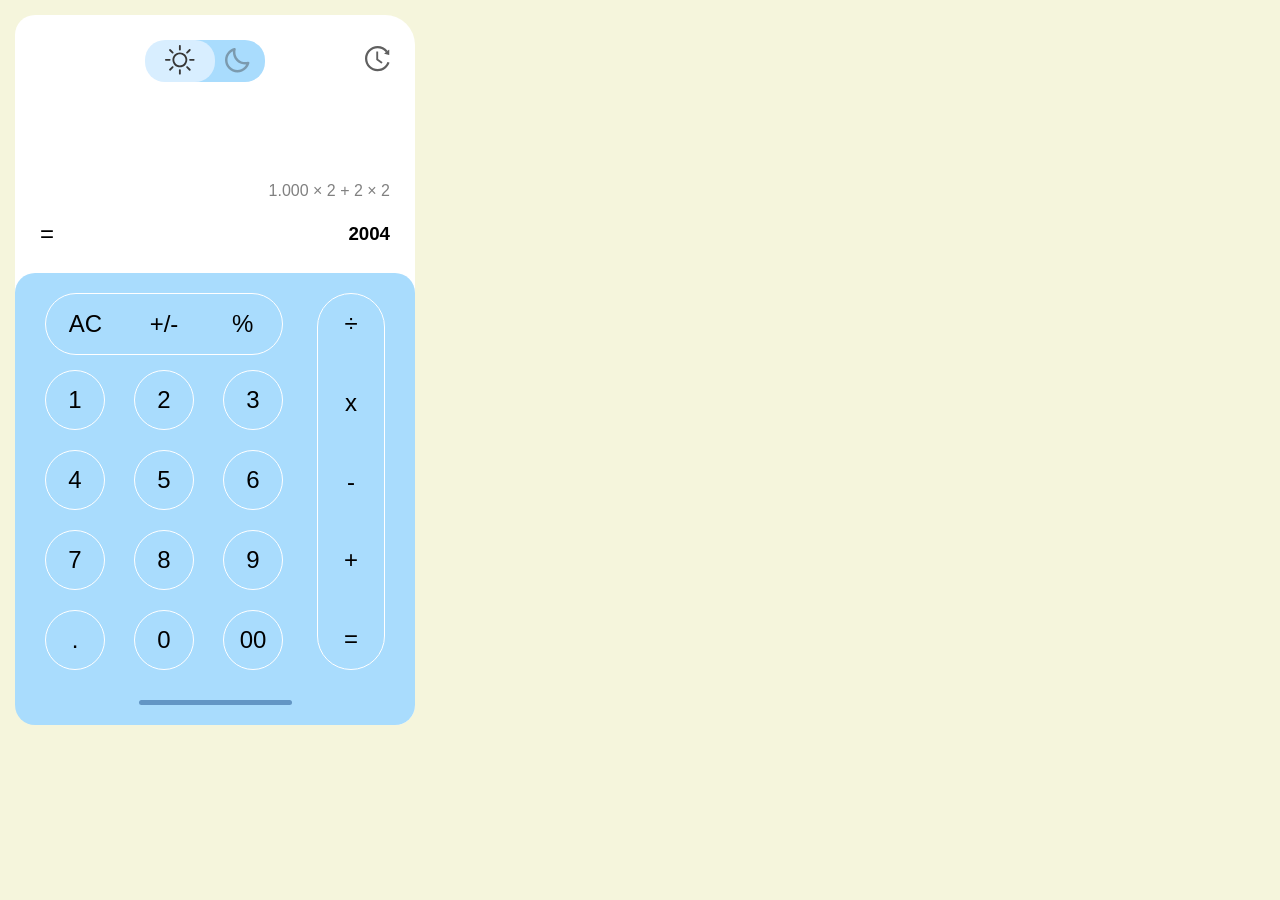
==== light-calc/light.html @ 48127330 "add-dark-mode" ====
<!DOCTYPE html>
<html lang="en">
    <head>
        <meta charset="UTF-8">
        <meta name="viewport" content="width=device-width, initial-scale=1.0">
        <title>Calculator light mode</title>
        <link rel="stylesheet" href="./light.css">
    </head>
    <body>
        <main class="calcs-body">
            <article class="calcs">
                <section class="light-side-top">
                    <div class="calc-header">
                        <div class="empty-div"></div>
                        <div class="light-dark">
                            <div class="light-mode">
                                <a href="./light.html">
                                <svg class="light" width="30" height="30" viewBox="0 0 30 30" fill="none" xmlns="http://www.w3.org/2000/svg">
                                    <g clip-path="url(#clip0_2_59)">
                                    <path d="M14.8687 20.4445C13.39 20.4445 11.9717 19.8571 10.9261 18.8114C9.88041 17.7658 9.29297 16.3475 9.29297 14.8687C9.29297 13.39 9.88041 11.9717 10.9261 10.9261C11.9717 9.88041 13.39 9.29297 14.8687 9.29297C16.3475 9.29297 17.7658 9.88041 18.8114 10.9261C19.8571 11.9717 20.4445 13.39 20.4445 14.8687C20.4445 16.3475 19.8571 17.7658 18.8114 18.8114C17.7658 19.8571 16.3475 20.4445 14.8687 20.4445ZM14.8687 22.3031C16.8405 22.3031 18.7314 21.5199 20.1256 20.1256C21.5199 18.7314 22.3031 16.8405 22.3031 14.8687C22.3031 12.897 21.5199 11.0061 20.1256 9.61185C18.7314 8.21764 16.8405 7.43437 14.8687 7.43437C12.897 7.43437 11.0061 8.21764 9.61185 9.61185C8.21764 11.0061 7.43437 12.897 7.43437 14.8687C7.43437 16.8405 8.21764 18.7314 9.61185 20.1256C11.0061 21.5199 12.897 22.3031 14.8687 22.3031ZM14.8687 0C15.1152 0 15.3516 0.0979078 15.5259 0.272185C15.7001 0.446462 15.798 0.682832 15.798 0.929297V4.64648C15.798 4.89295 15.7001 5.12932 15.5259 5.3036C15.3516 5.47787 15.1152 5.57578 14.8687 5.57578C14.6223 5.57578 14.3859 5.47787 14.2116 5.3036C14.0374 5.12932 13.9395 4.89295 13.9395 4.64648V0.929297C13.9395 0.682832 14.0374 0.446462 14.2116 0.272185C14.3859 0.0979078 14.6223 0 14.8687 0V0ZM14.8687 24.1617C15.1152 24.1617 15.3516 24.2596 15.5259 24.4339C15.7001 24.6082 15.798 24.8445 15.798 25.091V28.8082C15.798 29.0547 15.7001 29.291 15.5259 29.4653C15.3516 29.6396 15.1152 29.7375 14.8687 29.7375C14.6223 29.7375 14.3859 29.6396 14.2116 29.4653C14.0374 29.291 13.9395 29.0547 13.9395 28.8082V25.091C13.9395 24.8445 14.0374 24.6082 14.2116 24.4339C14.3859 24.2596 14.6223 24.1617 14.8687 24.1617ZM29.7375 14.8687C29.7375 15.1152 29.6396 15.3516 29.4653 15.5259C29.291 15.7001 29.0547 15.798 28.8082 15.798H25.091C24.8445 15.798 24.6082 15.7001 24.4339 15.5259C24.2596 15.3516 24.1617 15.1152 24.1617 14.8687C24.1617 14.6223 24.2596 14.3859 24.4339 14.2116C24.6082 14.0374 24.8445 13.9395 25.091 13.9395H28.8082C29.0547 13.9395 29.291 14.0374 29.4653 14.2116C29.6396 14.3859 29.7375 14.6223 29.7375 14.8687ZM5.57578 14.8687C5.57578 15.1152 5.47787 15.3516 5.3036 15.5259C5.12932 15.7001 4.89295 15.798 4.64648 15.798H0.929297C0.682832 15.798 0.446462 15.7001 0.272185 15.5259C0.0979078 15.3516 0 15.1152 0 14.8687C0 14.6223 0.0979078 14.3859 0.272185 14.2116C0.446462 14.0374 0.682832 13.9395 0.929297 13.9395H4.64648C4.89295 13.9395 5.12932 14.0374 5.3036 14.2116C5.47787 14.3859 5.57578 14.6223 5.57578 14.8687ZM25.3828 4.35468C25.557 4.52895 25.6549 4.76528 25.6549 5.0117C25.6549 5.25811 25.557 5.49444 25.3828 5.66871L22.7548 8.29862C22.6684 8.3849 22.5658 8.45332 22.453 8.49997C22.3401 8.54661 22.2192 8.57058 22.0971 8.57049C21.8505 8.57032 21.6141 8.47219 21.4398 8.29769C21.3535 8.21129 21.2851 8.10874 21.2385 7.9959C21.1918 7.88305 21.1679 7.76213 21.1679 7.64002C21.1681 7.39342 21.2662 7.15699 21.4407 6.98274L24.0688 4.35468C24.2431 4.18047 24.4794 4.0826 24.7258 4.0826C24.9722 4.0826 25.2085 4.18047 25.3828 4.35468ZM8.29676 21.4407C8.47098 21.615 8.56885 21.8513 8.56885 22.0977C8.56885 22.3442 8.47098 22.5805 8.29676 22.7548L5.66871 25.3828C5.49344 25.5521 5.2587 25.6458 5.01504 25.6436C4.77138 25.6415 4.5383 25.5438 4.36601 25.3715C4.19371 25.1992 4.09597 24.9661 4.09386 24.7225C4.09174 24.4788 4.18541 24.2441 4.35468 24.0688L6.98274 21.4407C7.15701 21.2665 7.39333 21.1687 7.63975 21.1687C7.88617 21.1687 8.12249 21.2665 8.29676 21.4407ZM25.3828 25.3828C25.2085 25.557 24.9722 25.6549 24.7258 25.6549C24.4794 25.6549 24.2431 25.557 24.0688 25.3828L21.4407 22.7548C21.2715 22.5795 21.1778 22.3448 21.1799 22.1011C21.182 21.8574 21.2798 21.6244 21.4521 21.4521C21.6244 21.2798 21.8574 21.182 22.1011 21.1799C22.3448 21.1778 22.5795 21.2715 22.7548 21.4407L25.3828 24.0688C25.557 24.2431 25.6549 24.4794 25.6549 24.7258C25.6549 24.9722 25.557 25.2085 25.3828 25.3828ZM8.29676 8.29862C8.12249 8.47284 7.88617 8.57071 7.63975 8.57071C7.39333 8.57071 7.15701 8.47284 6.98274 8.29862L4.35468 5.66871C4.26593 5.58299 4.19513 5.48044 4.14643 5.36706C4.09772 5.25369 4.07209 5.13174 4.07102 5.00835C4.06994 4.88496 4.09346 4.76259 4.14018 4.64839C4.18691 4.53418 4.25591 4.43042 4.34317 4.34317C4.43042 4.25591 4.53418 4.18691 4.64839 4.14018C4.76259 4.09346 4.88496 4.06994 5.00835 4.07102C5.13174 4.07209 5.25369 4.09772 5.36706 4.14643C5.48044 4.19513 5.58299 4.26593 5.66871 4.35468L8.29676 6.98274C8.3833 7.06906 8.45197 7.17161 8.49881 7.28451C8.54566 7.39741 8.56978 7.51844 8.56978 7.64068C8.56978 7.76291 8.54566 7.88395 8.49881 7.99685C8.45197 8.10975 8.3833 8.2123 8.29676 8.29862Z" fill="#373737"/>
                                    </g>
                                    <defs>
                                    <clipPath id="clip0_2_59">
                                    <rect width="29.7375" height="29.7375" fill="white"/>
                                    </clipPath>
                                    </defs>
                                </svg>
                                </a>
                            </div>
                            <div class="dark-mode">
                                <a href="../dark-calc/dark.html">
                                    <svg width="25" height="25" viewBox="0 0 25 25" fill="none" xmlns="http://www.w3.org/2000/svg">
                                    <path d="M22.8291 13.6855C21.9894 13.9085 21.1243 14.0213 20.2556 14.0212C17.6102 14.0212 15.1259 12.9928 13.2598 11.1268C12.0345 9.89436 11.1535 8.36228 10.7048 6.68326C10.2561 5.00425 10.2552 3.23695 10.7024 1.55752C10.7582 1.34754 10.7579 1.12656 10.7014 0.916762C10.6449 0.706962 10.5342 0.515712 10.3804 0.362198C10.2266 0.208683 10.0352 0.0983018 9.82531 0.0421267C9.61541 -0.0140484 9.39444 -0.0140421 9.18455 0.0421447C7.08206 0.602428 5.16387 1.70574 3.6224 3.2414C-1.20747 8.07127 -1.20747 15.9331 3.6224 20.7655C4.77043 21.9199 6.136 22.8352 7.64011 23.4583C9.14421 24.0815 10.757 24.4002 12.385 24.3959C14.0127 24.4005 15.6251 24.0821 17.1288 23.4591C18.6325 22.8361 19.9977 21.921 21.1452 20.7667C22.682 19.2249 23.7859 17.3057 24.3457 15.2021C24.4013 14.9922 24.4009 14.7714 24.3444 14.5617C24.2879 14.3521 24.1774 14.1609 24.0238 14.0074C23.8703 13.8538 23.6791 13.7433 23.4695 13.6868C23.2598 13.6303 23.039 13.6298 22.8291 13.6855ZM19.3944 19.0147C18.4762 19.9379 17.3841 20.6698 16.1811 21.1682C14.9782 21.6665 13.6884 21.9213 12.3863 21.9178C11.0838 21.921 9.79354 21.666 8.5902 21.1675C7.38686 20.669 6.29429 19.9368 5.37567 19.0134C1.51228 15.1488 1.51228 8.85931 5.37567 4.99468C6.12221 4.24897 6.98409 3.6285 7.92814 3.15715C7.78996 4.94023 8.03836 6.73213 8.65637 8.41039C9.27438 10.0886 10.2474 11.6137 11.509 12.8813C12.7739 14.1469 14.2985 15.1226 15.9774 15.7411C17.6564 16.3596 19.4496 16.606 21.2332 16.4634C20.7593 17.4059 20.1386 18.267 19.3944 19.0147Z" fill="#373737" fill-opacity="0.4"/>
                                </svg>
                                </a>
                            </div>     
                        </div>
                        <div class="history">
                            <a href="">
                                <svg width="25" height="26" viewBox="0 0 25 26" fill="none" xmlns="http://www.w3.org/2000/svg">
                                        <path d="M12.9235 5.59571H11.5143C11.3854 5.59571 11.2799 5.70118 11.2799 5.83008V13.8955C11.2799 13.9717 11.3151 14.042 11.3766 14.0859L16.2194 17.6221C16.3249 17.6982 16.4714 17.6777 16.5475 17.5723L17.3854 16.4297C17.4645 16.3213 17.4411 16.1748 17.3356 16.1016L13.1579 13.0811V5.83008C13.1579 5.70118 13.0524 5.59571 12.9235 5.59571ZM19.363 7.79883L23.9567 8.9209C24.1032 8.95606 24.2467 8.84473 24.2467 8.69532L24.2702 3.96387C24.2702 3.76758 24.0446 3.65625 23.8923 3.7793L19.2751 7.38575C19.2402 7.41274 19.2136 7.44904 19.1984 7.49046C19.1832 7.53188 19.18 7.57675 19.1892 7.6199C19.1984 7.66306 19.2196 7.70274 19.2503 7.73439C19.2811 7.76605 19.3201 7.78838 19.363 7.79883ZM24.276 16.6201L22.6149 16.0488C22.557 16.029 22.4936 16.0326 22.4383 16.0589C22.383 16.0851 22.3402 16.132 22.319 16.1895C22.2633 16.3389 22.2048 16.4854 22.1432 16.6318C21.6217 17.8652 20.8747 18.9756 19.9196 19.9277C18.9751 20.8751 17.8558 21.6303 16.6237 22.1514C15.3473 22.691 13.9753 22.968 12.5895 22.9658C11.1891 22.9658 9.83268 22.6934 8.55534 22.1514C7.32323 21.6303 6.20391 20.8751 5.25944 19.9277C4.30729 18.9756 3.56022 17.8652 3.03581 16.6318C2.49914 15.3547 2.22418 13.9829 2.22721 12.5977C2.22721 11.1973 2.49967 9.8379 3.04167 8.56055C3.56315 7.32715 4.31022 6.2168 5.2653 5.26465C6.20977 4.31725 7.32909 3.56208 8.5612 3.04102C9.83268 2.49903 11.1921 2.22657 12.5924 2.22657C13.9928 2.22657 15.3493 2.49903 16.6266 3.04102C17.8587 3.56208 18.9781 4.31725 19.9225 5.26465C20.2214 5.56641 20.5026 5.87989 20.7604 6.21094L22.5124 4.83985C20.2067 1.89258 16.6178 -0.0029263 12.5866 3.39123e-06C5.56706 0.00293308 -0.0696618 5.70411 0.000650719 12.7266C0.0709632 19.626 5.68132 25.1953 12.5924 25.1953C18.027 25.1953 22.6559 21.75 24.4196 16.9248C24.4635 16.8018 24.3991 16.6641 24.276 16.6201Z" fill="#373737" fill-opacity="0.8"/>
                                </svg>
                            </a>
                        </div>
                    </div>
                </section>
                <section class="result-body">
                    <div class="operation">1.000 × 2 + 2 × 2 </div>
                    <div class="result">
                        <div class="equal">=</div>
                        <h1 class="result-num">2004</h1>
                    </div>
                </section>
                </article>
                <section class="numbers-body">
                    <article class="numbers-left-side">
                        <div class="top-operators">
                            <div class="operator">AC</div>
                            <div class="operator">+/-</div>
                            <div class="operator">%</div>
                        </div>
                        <div class="numbers">
                            <div class="number">1</div>
                            <div class="number">2</div>
                            <div class="number">3</div>
                            <div class="number">4</div>
                            <div class="number">5</div>
                            <div class="number">6</div>
                            <div class="number">7</div>
                            <div class="number">8</div>
                            <div class="number">9</div>
                            <div class="number">.</div>
                            <div class="number">0</div>
                            <div class="number">00</div>
                        </div>
                    </article>
                    <aside class="numbers-right-side">
                        <div class="main-operator">÷</div>
                        <div class="main-operator">x</div>
                        <div class="main-operator">-</div>
                        <div class="main-operator">+</div>
                        <div class="main-operator">=</div>
                    </aside>
                    <div class="bottom-line">
                        <div class="line"></div>
                    </div>
                </section>
        </main>
    </body>
</html>
---- light-calc/light.css ----
*{
    margin: 0;
    padding: 0;
    box-sizing: border-box;
    font-family:'Franklin Gothic Medium', 'Arial Narrow', Arial, sans-serif
}
body{
    /* width: 100vw;
    height: 100vh; */
    padding: 15px;
    background-color: beige;
}
/* CALC TOP SIDE */
.calcs-body{
    width: 400px;
    /* padding: 15px; */
    background-color: #fff;
    /* border: 1px solid red; */
    border-radius: 20px 30px;
}
.calcs{
    display: flex; 
    flex-direction: column;
    padding: 25px;
}
.light-side-top{
    display: flex;
    width: 100%;
    padding-bottom: 100px;
}
.calc-header{
    width: 100%;
    display: flex;
    justify-content: space-between;
}
.empty-div{
    width: 40%;
}
.light-dark{
    width: 100px;
    display: flex;
    justify-content: center;
    align-items: center;
    gap: 10px;
    background-color: #A9DCFD;
    padding: 0 15px;
    border-radius: 20px;
}
.light-mode{
    background-color: #D8EEFF;
    border-radius: 20px;
    padding: 3px 20px;
}
.light{
    margin-top: 2px;
}
.dark-mode{
    padding: 5px 35px 2px 0px;
}
.history{
    width: 40%;
    display: flex;
    align-items: center;
    justify-content: end;
}

/* CALC TOP SIDE END*/

/* CLAC RESULT SIDE  */

.result-body{
    width: 100%;
    display: flex;
    flex-direction: column;
}
.operation{
    display: flex;
    justify-content: end;
    color: gray;
}
.equal{
    font-size: 1.5em;
}
.result{
    display: flex;
    justify-content: space-between;
    align-items: center;
    margin-top: 20px;
}

/* CLAC RESULT SIDE END */


/* CLAC NUMBER SIDE  */

.numbers-body{
    width: 100%;
    display: flex;
    justify-content: space-between;
    flex-wrap: wrap;
    font-size: 1.5em;
    background-color: #A9DCFD;
    border-radius: 20px;
    padding: 20px 30px;
}
.numbers-left-side{
    width: 70%;
    display: flex;
    flex-direction: column;
}
.top-operators{
    width: 100%;
    display: flex;
    justify-content: space-around;
    border: 1px solid #fff;
    border-radius: 35px;
    cursor: pointer;
}
.operator{
    width: 60px;
    height: 60px;
    display: flex;
    justify-content: center;
    align-items: center;
    border-radius: 35px;
    transition: all .2s;
}
.numbers{
    display: flex;
    flex-wrap: wrap;
    justify-content: space-between;
    gap: 5px;
}
.number{
    width: 60px;
    height: 60px;
    display: flex;
    justify-content: center;
    align-items: center;
    margin-top: 15px;
    border: 1px solid #fff;
    border-radius: 35px;
    cursor: pointer;
    transition: all .2s;
}
.numbers-right-side{
    width: 20%;
    display: flex;
    flex-direction: column;
    align-items: center;
    justify-content: space-between;
    border: 1px solid #fff;
    border-radius: 35px;
}
.main-operator{
    width: 60px;
    height: 60px;
    display: flex;
    justify-content: center;
    align-items: center;
    border-radius: 35px;
    cursor: pointer;
    transition: all .2s;
}

.operator:hover{
    transform: scale(1.2);
    background-color: #D8EEFF;
}
.number:hover{
    transform: scale(1.2);
    background-color: #D8EEFF;
}
.main-operator:hover{
    transform: scale(1.2);
    background-color: #D8EEFF;
}

/* CLAC NUMBER SIDE END */

/* BOTTOM LINE */
.bottom-line{
    width: 100%;
    display: flex;
    justify-content: center;
}
.line{
    width: 45%;
    height: 5px;
    background-color: #6396C5;
    margin-top: 30px;
    border-radius: 10px;
}
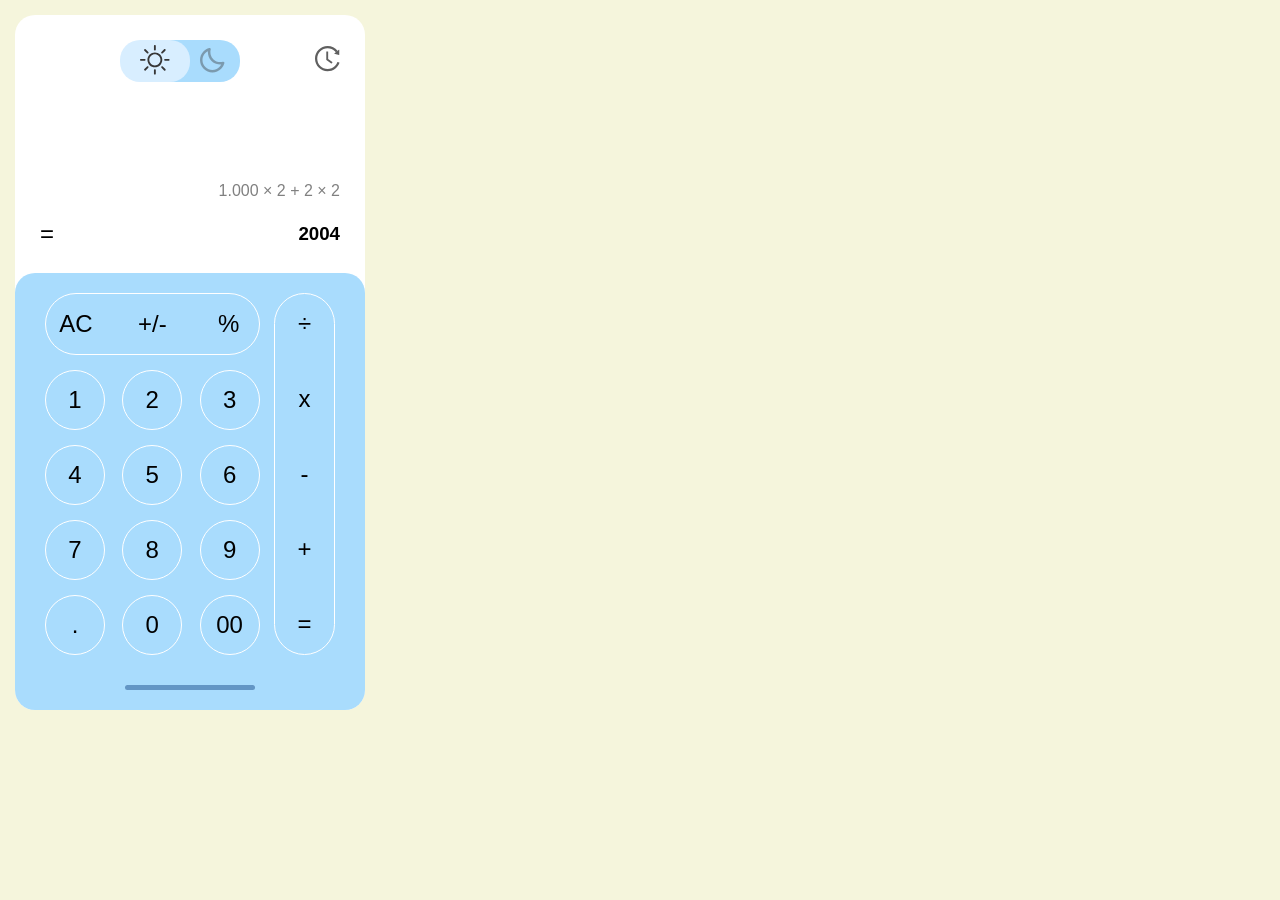
==== commit 987264c4: "some changes" ====
--- a/light-calc/light.html
+++ b/light-calc/light.html
@@ -87,4 +87,4 @@
                 </section>
         </main>
     </body>
-</html>+</html>
--- a/light-calc/light.css
+++ b/light-calc/light.css
@@ -12,11 +12,11 @@
 }
 /* CALC TOP SIDE */
 .calcs-body{
-    width: 400px;
+    width: 350px;
     /* padding: 15px; */
     background-color: #fff;
     /* border: 1px solid red; */
-    border-radius: 20px 30px;
+    border-radius: 20px;
 }
 .calcs{
     display: flex; 
@@ -104,14 +104,14 @@
     padding: 20px 30px;
 }
 .numbers-left-side{
-    width: 70%;
+    width: 74%;
     display: flex;
     flex-direction: column;
 }
 .top-operators{
     width: 100%;
     display: flex;
-    justify-content: space-around;
+    justify-content: space-between;
     border: 1px solid #fff;
     border-radius: 35px;
     cursor: pointer;
@@ -129,7 +129,6 @@
     display: flex;
     flex-wrap: wrap;
     justify-content: space-between;
-    gap: 5px;
 }
 .number{
     width: 60px;
@@ -143,8 +142,11 @@
     cursor: pointer;
     transition: all .2s;
 }
+.number:active {
+    /* background-color: red !important; */
+}
 .numbers-right-side{
-    width: 20%;
+    width: 21%;
     display: flex;
     flex-direction: column;
     align-items: center;
